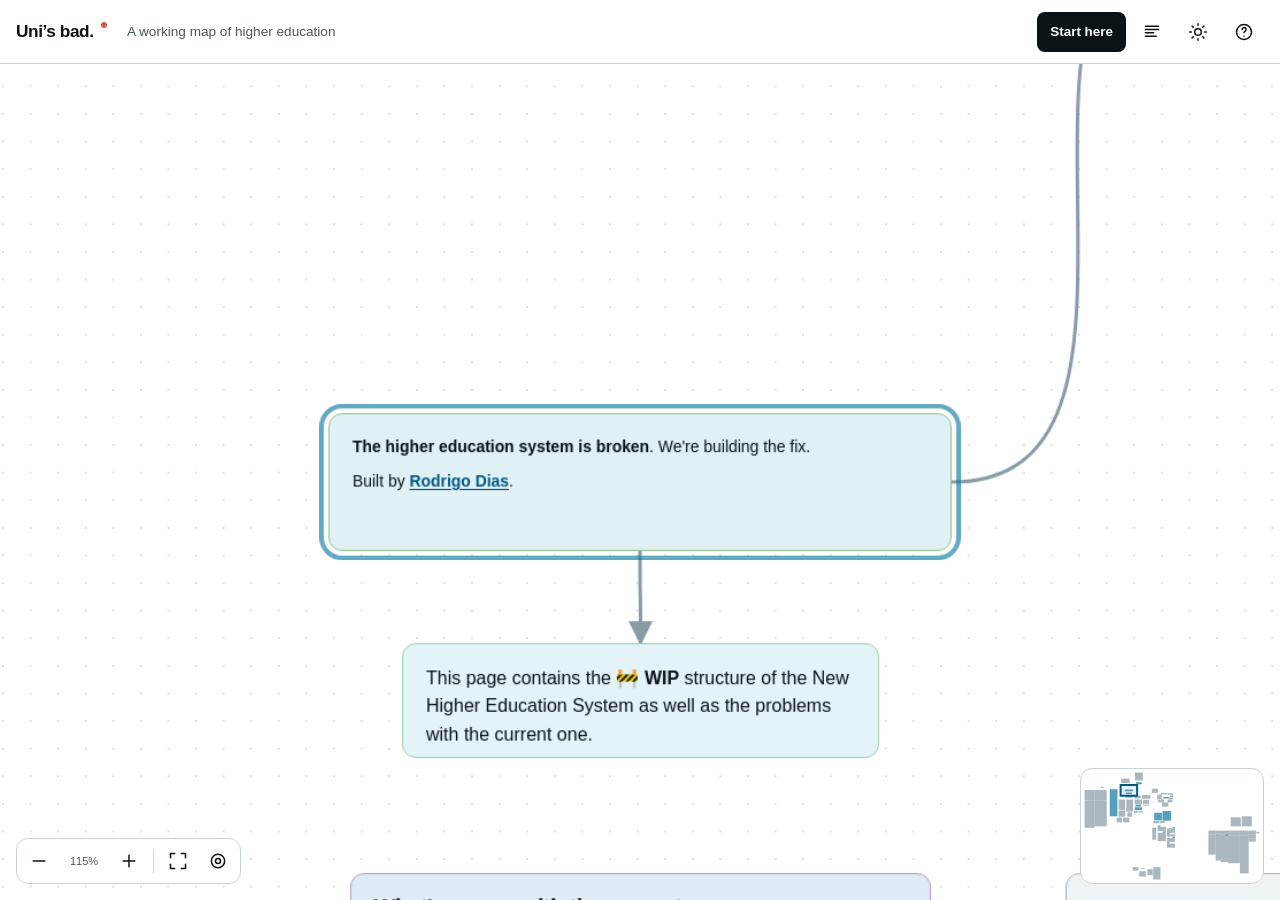
==== public/index.html @ b336715a "feat: preserve production Umami analytics" ====
<!doctype html>
<html lang="en">
  <head>
    <meta charset="utf-8">
    <meta name="viewport" content="width=device-width, initial-scale=1, viewport-fit=cover">
    <meta name="theme-color" content="#ffffff" media="(prefers-color-scheme: light)">
    <meta name="theme-color" content="#111111" media="(prefers-color-scheme: dark)">
    <meta name="description" content="A public, evolving map of what is broken in higher education—and what could replace it.">
    <title>Uni’s bad — a map of higher education</title>
    <link rel="icon" href="site-lib/media/favicon.svg" type="image/svg+xml">
    <link rel="stylesheet" href="site-lib/styles/main-styles.css">
    <script defer src="site-lib/scripts/webpage.js"></script>
    <script
      defer
      src="https://analytics.rgo.pt/script.js"
      data-website-id="01ab2edc-295f-49be-847c-c5d864a59106"
      data-domains="edu.rgo.pt"
    ></script>
  </head>
  <body>
    <a class="skip-link" href="#reader-list">Skip to the reading view</a>

    <main class="app" aria-busy="true">
      <header class="topbar">
        <a class="brand" href="./" aria-label="Uni’s bad, home">
          <span aria-hidden="true">Uni’s bad.</span>
        </a>

        <p class="topbar-context">A working map of higher education</p>

        <div class="topbar-actions">
          <button class="text-button" type="button" data-action="start">Start here</button>
          <button class="icon-button" type="button" data-action="reader" aria-label="Open reading view" title="Reading view">
            <svg aria-hidden="true" viewBox="0 0 24 24"><path d="M4 5h16M4 9h16M4 13h10M4 17h13"/></svg>
          </button>
          <button class="icon-button" type="button" data-action="theme" aria-label="Switch color theme" title="Switch color theme">
            <svg class="theme-icon-light" aria-hidden="true" viewBox="0 0 24 24"><circle cx="12" cy="12" r="4"/><path d="M12 2v2M12 20v2M4.93 4.93l1.42 1.42M17.66 17.66l1.41 1.41M2 12h2M20 12h2M4.93 19.07l1.42-1.42M17.66 6.34l1.41-1.41"/></svg>
            <svg class="theme-icon-dark" aria-hidden="true" viewBox="0 0 24 24"><path d="M20.2 15.2A8.4 8.4 0 0 1 8.8 3.8 8.4 8.4 0 1 0 20.2 15.2Z"/></svg>
          </button>
          <button class="icon-button" type="button" data-action="help" aria-label="Show navigation help" title="Navigation help">
            <svg aria-hidden="true" viewBox="0 0 24 24"><circle cx="12" cy="12" r="9"/><path d="M9.8 9a2.35 2.35 0 1 1 3.63 1.97c-.85.54-1.43 1.04-1.43 2.03M12 17h.01"/></svg>
          </button>
        </div>
      </header>

      <section class="canvas-shell" aria-label="Interactive idea map">
        <div id="canvas-viewport" class="canvas-viewport" tabindex="0" role="application" aria-label="Interactive canvas. Drag to pan, use Control or Command and scroll to zoom, or use the controls.">
          <div id="canvas-world" class="canvas-world">
            <svg id="canvas-edges" class="canvas-edges" aria-hidden="true"></svg>
            <div id="canvas-nodes" class="canvas-nodes"></div>
          </div>

          <div class="loading-state" role="status">
            <span class="loading-mark" aria-hidden="true"></span>
            <span>Opening the map…</span>
          </div>

          <div class="canvas-hint" aria-hidden="true">
            <span>Drag to move</span>
            <span>Scroll to pan</span>
            <span><kbd>⌘</kbd> / <kbd>Ctrl</kbd> + scroll to zoom</span>
          </div>

          <nav class="canvas-controls" aria-label="Canvas controls">
            <button type="button" data-action="zoom-out" aria-label="Zoom out" title="Zoom out">
              <svg aria-hidden="true" viewBox="0 0 24 24"><path d="M5 12h14"/></svg>
            </button>
            <output id="zoom-level" aria-label="Current zoom">100%</output>
            <button type="button" data-action="zoom-in" aria-label="Zoom in" title="Zoom in">
              <svg aria-hidden="true" viewBox="0 0 24 24"><path d="M12 5v14M5 12h14"/></svg>
            </button>
            <span class="control-divider" aria-hidden="true"></span>
            <button type="button" data-action="fit" aria-label="Fit entire map" title="Fit entire map">
              <svg aria-hidden="true" viewBox="0 0 24 24"><path d="M8 3H3v5M16 3h5v5M21 16v5h-5M3 16v5h5"/></svg>
            </button>
            <button type="button" data-action="locate" aria-label="Return to start" title="Return to start">
              <svg aria-hidden="true" viewBox="0 0 24 24"><circle cx="12" cy="12" r="3"/><circle cx="12" cy="12" r="8"/></svg>
            </button>
          </nav>

          <button id="minimap" class="minimap" type="button" aria-label="Map overview. Click to move around the canvas.">
            <svg id="minimap-svg" aria-hidden="true"></svg>
          </button>
        </div>
      </section>
    </main>

    <dialog id="reader-dialog" class="panel-dialog">
      <div class="panel-shell">
        <header class="panel-header">
          <div>
            <h1>Read the map</h1>
            <p>Every idea in spatial order. Pick one to return to its place.</p>
          </div>
          <button class="icon-button" type="button" data-close aria-label="Close reading view">
            <svg aria-hidden="true" viewBox="0 0 24 24"><path d="m6 6 12 12M18 6 6 18"/></svg>
          </button>
        </header>
        <label class="reader-search">
          <svg aria-hidden="true" viewBox="0 0 24 24"><circle cx="11" cy="11" r="7"/><path d="m20 20-4-4"/></svg>
          <span class="sr-only">Search the canvas</span>
          <input id="reader-search" type="search" placeholder="Search ideas and sources…" autocomplete="off">
        </label>
        <p id="reader-count" class="reader-count" aria-live="polite"></p>
        <ol id="reader-list" class="reader-list" tabindex="-1"></ol>
      </div>
    </dialog>

    <dialog id="help-dialog" class="compact-dialog">
      <form method="dialog">
        <header>
          <h1>Move around the map</h1>
          <button class="icon-button" value="close" aria-label="Close navigation help">
            <svg aria-hidden="true" viewBox="0 0 24 24"><path d="m6 6 12 12M18 6 6 18"/></svg>
          </button>
        </header>
        <dl class="shortcut-list">
          <div><dt>Pan</dt><dd>Drag, scroll, or use arrow keys</dd></div>
          <div><dt>Zoom</dt><dd>Pinch or <kbd>⌘</kbd>/<kbd>Ctrl</kbd> + scroll</dd></div>
          <div><dt>Open an idea</dt><dd>Double-click a node</dd></div>
          <div><dt>Overview</dt><dd>Press <kbd>0</kbd></dd></div>
          <div><dt>Return to start</dt><dd>Press <kbd>Home</kbd></dd></div>
        </dl>
        <p class="help-note">External media is never required to understand the map. Every source keeps a direct-link fallback.</p>
      </form>
    </dialog>

    <div id="live-status" class="sr-only" aria-live="polite"></div>
    <noscript>
      <div class="noscript-message">This map needs JavaScript for panning and zooming. You can still <a href="content/main.canvas">download the open JSON Canvas source</a>.</div>
    </noscript>
  </body>
</html>
---- public/site-lib/styles/main-styles.css ----
:root {
  color-scheme: light;
  --bg: oklch(1 0 0);
  --surface: oklch(0.972 0.005 230);
  --surface-strong: oklch(0.94 0.008 230);
  --ink: oklch(0.18 0.015 230);
  --ink-soft: oklch(0.44 0.018 230);
  --line: oklch(0.86 0.01 230);
  --line-strong: oklch(0.68 0.025 230);
  --primary: oklch(0.55 0.105 230);
  --primary-strong: oklch(0.43 0.115 230);
  --accent: oklch(0.62 0.16 25);
  --focus: oklch(0.66 0.15 230);
  --scrim: oklch(0.12 0.01 230 / 0.42);
  --canvas-dot: oklch(0.72 0.012 230 / 0.35);
  --topbar-height: 64px;
  --radius-s: 8px;
  --radius-m: 12px;
  --ease-out: cubic-bezier(0.22, 1, 0.36, 1);
  font-family: ui-sans-serif, -apple-system, BlinkMacSystemFont, "Segoe UI", sans-serif;
  font-synthesis: none;
  text-rendering: optimizeLegibility;
}

:root[data-theme="dark"] {
  color-scheme: dark;
  --bg: oklch(0.12 0 0);
  --surface: oklch(0.17 0.007 230);
  --surface-strong: oklch(0.22 0.01 230);
  --ink: oklch(0.94 0.006 230);
  --ink-soft: oklch(0.72 0.015 230);
  --line: oklch(0.3 0.012 230);
  --line-strong: oklch(0.46 0.025 230);
  --primary: oklch(0.68 0.11 230);
  --primary-strong: oklch(0.78 0.095 230);
  --accent: oklch(0.72 0.15 25);
  --focus: oklch(0.76 0.13 230);
  --scrim: oklch(0.04 0 0 / 0.7);
  --canvas-dot: oklch(0.44 0.012 230 / 0.28);
}

* {
  box-sizing: border-box;
}

html,
body {
  width: 100%;
  height: 100%;
  margin: 0;
  overflow: hidden;
  background: var(--bg);
  color: var(--ink);
}

body,
button,
input {
  font: inherit;
}

button,
a,
input {
  -webkit-tap-highlight-color: transparent;
}

button {
  color: inherit;
}

button:focus-visible,
a:focus-visible,
input:focus-visible,
[tabindex]:focus-visible {
  outline: 3px solid var(--focus);
  outline-offset: 2px;
}

svg {
  display: block;
}

.sr-only {
  position: absolute !important;
  width: 1px !important;
  height: 1px !important;
  padding: 0 !important;
  margin: -1px !important;
  overflow: hidden !important;
  clip: rect(0, 0, 0, 0) !important;
  white-space: nowrap !important;
  border: 0 !important;
}

.skip-link {
  position: fixed;
  z-index: 50;
  inset: 12px auto auto 12px;
  translate: 0 -160%;
  padding: 10px 14px;
  border-radius: var(--radius-s);
  background: var(--ink);
  color: var(--bg);
  font-weight: 700;
  text-decoration: none;
  transition: translate 160ms var(--ease-out);
}

.skip-link:focus {
  translate: 0;
}

.app {
  display: grid;
  grid-template-rows: var(--topbar-height) minmax(0, 1fr);
  width: 100%;
  height: 100%;
  background: var(--bg);
}

.topbar {
  z-index: 10;
  display: grid;
  grid-template-columns: auto 1fr auto;
  align-items: center;
  gap: 20px;
  min-width: 0;
  padding: env(safe-area-inset-top) max(16px, env(safe-area-inset-right)) 0 max(16px, env(safe-area-inset-left));
  border-bottom: 1px solid var(--line);
  background: var(--bg);
}

.brand {
  color: var(--ink);
  font-size: 1.08rem;
  font-weight: 790;
  letter-spacing: -0.025em;
  text-decoration: none;
}

.brand::after {
  display: inline-block;
  width: 6px;
  height: 6px;
  margin: 0 0 9px 3px;
  border-radius: 50%;
  background: var(--accent);
  content: "";
}

.topbar-context {
  min-width: 0;
  margin: 0;
  overflow: hidden;
  color: var(--ink-soft);
  font-size: 0.85rem;
  text-overflow: ellipsis;
  white-space: nowrap;
}

.topbar-actions {
  display: flex;
  align-items: center;
  gap: 6px;
}

.icon-button,
.text-button,
.canvas-controls button {
  display: inline-grid;
  place-items: center;
  min-width: 40px;
  min-height: 40px;
  border: 0;
  border-radius: var(--radius-s);
  background: transparent;
  cursor: pointer;
  transition: background-color 120ms ease, color 120ms ease, transform 120ms var(--ease-out);
}

.icon-button:hover,
.text-button:hover,
.canvas-controls button:hover {
  background: var(--surface-strong);
}

.icon-button:active,
.text-button:active,
.canvas-controls button:active {
  transform: scale(0.96);
}

.icon-button svg,
.canvas-controls button svg,
.reader-search svg {
  width: 20px;
  height: 20px;
  fill: none;
  stroke: currentColor;
  stroke-linecap: round;
  stroke-linejoin: round;
  stroke-width: 1.8;
}

.text-button {
  display: inline-flex;
  min-width: 0;
  padding: 0 13px;
  background: var(--ink);
  color: var(--bg);
  font-size: 0.84rem;
  font-weight: 720;
}

.text-button:hover {
  background: var(--primary-strong);
}

.theme-icon-dark,
:root[data-theme="dark"] .theme-icon-light {
  display: none;
}

:root[data-theme="dark"] .theme-icon-dark {
  display: block;
}

.canvas-shell,
.canvas-viewport {
  min-width: 0;
  min-height: 0;
  width: 100%;
  height: 100%;
}

.canvas-viewport {
  position: relative;
  overflow: hidden;
  touch-action: none;
  cursor: grab;
  background-color: var(--bg);
  background-image: radial-gradient(circle, var(--canvas-dot) 1px, transparent 1px);
  background-position: 0 0;
  background-size: 24px 24px;
  overscroll-behavior: none;
}

.canvas-viewport.is-panning {
  cursor: grabbing;
  user-select: none;
}

.canvas-world {
  position: absolute;
  top: 0;
  left: 0;
  width: 1px;
  height: 1px;
  transform-origin: 0 0;
  will-change: transform;
}

.canvas-edges,
.canvas-nodes {
  position: absolute;
  inset: 0;
  overflow: visible;
}

.canvas-edges {
  pointer-events: none;
}

.canvas-edge {
  fill: none;
  stroke: var(--edge-color, var(--line-strong));
  stroke-linecap: round;
  stroke-width: 3;
  vector-effect: non-scaling-stroke;
}

.canvas-edge-label {
  fill: var(--ink-soft);
  font-size: 13px;
  font-weight: 650;
  paint-order: stroke;
  stroke: var(--bg);
  stroke-width: 5px;
  stroke-linejoin: round;
}

.canvas-node {
  --node-accent: var(--line-strong);
  position: absolute;
  display: flex;
  min-width: 0;
  min-height: 0;
  overflow: hidden;
  border: 1px solid color-mix(in oklch, var(--node-accent) 54%, var(--line));
  border-radius: var(--radius-m);
  background: color-mix(in oklch, var(--node-accent) 4%, var(--surface));
  color: var(--ink);
  cursor: default;
  contain: layout paint style;
  transition: border-color 140ms ease, background-color 140ms ease, outline-color 140ms ease;
}

.canvas-node:hover {
  border-color: color-mix(in oklch, var(--node-accent) 76%, var(--line-strong));
}

.canvas-node.is-selected {
  outline: 4px solid color-mix(in oklch, var(--primary) 65%, transparent);
  outline-offset: 4px;
}

.canvas-node[data-color]:not([data-color=""]) {
  background: color-mix(in oklch, var(--node-accent) 10%, var(--surface));
}

.node-body {
  width: 100%;
  height: 100%;
  padding: 18px 20px;
  overflow: auto;
  scrollbar-width: thin;
  scrollbar-color: var(--line-strong) transparent;
  transition: opacity 100ms ease;
}

.canvas-world.is-overview .node-body,
.canvas-world.is-overview .link-node-inner {
  opacity: 0;
  pointer-events: none;
}

.canvas-world.is-overview .canvas-node {
  border-width: 2px;
  background: color-mix(in oklch, var(--node-accent) 28%, var(--surface));
}

.markdown {
  font-size: 16px;
  line-height: 1.52;
  overflow-wrap: anywhere;
}

.canvas-node.is-selected .markdown {
  font-size: clamp(12px, calc(16px * var(--inverse-scale, 1)), 36px);
}

.markdown > :first-child {
  margin-top: 0;
}

.markdown > :last-child {
  margin-bottom: 0;
}

.markdown h1,
.markdown h2,
.markdown h3,
.markdown h4 {
  margin: 1em 0 0.46em;
  color: var(--ink);
  font-weight: 780;
  letter-spacing: -0.028em;
  line-height: 1.14;
  text-wrap: balance;
}

.markdown h1 { font-size: 1.85em; }
.markdown h2 { font-size: 1.52em; }
.markdown h3 { font-size: 1.24em; }
.markdown h4 { font-size: 1.08em; }

.markdown p {
  margin: 0.62em 0;
  text-wrap: pretty;
}

.markdown ul,
.markdown ol {
  margin: 0.58em 0;
  padding-left: 1.4em;
}

.markdown li + li {
  margin-top: 0.28em;
}

.markdown blockquote {
  margin: 0.8em 0;
  padding: 0.72em 0.85em;
  border: 1px solid color-mix(in oklch, var(--primary) 30%, var(--line));
  border-radius: var(--radius-s);
  background: color-mix(in oklch, var(--primary) 7%, var(--surface));
  color: var(--ink-soft);
}

.markdown .callout-title {
  display: block;
  margin-bottom: 0.4em;
  color: var(--primary-strong);
  font-weight: 760;
}

.markdown mark {
  padding: 0.04em 0.12em;
  border-radius: 3px;
  background: color-mix(in oklch, var(--accent) 20%, transparent);
  color: inherit;
}

.markdown a {
  color: var(--primary-strong);
  font-weight: 650;
  text-decoration-thickness: 1px;
  text-underline-offset: 0.16em;
}

.markdown a:hover {
  text-decoration-thickness: 2px;
}

.markdown code {
  padding: 0.1em 0.28em;
  border-radius: 4px;
  background: var(--surface-strong);
  font-family: ui-monospace, "SFMono-Regular", Consolas, monospace;
  font-size: 0.88em;
}

.link-node {
  padding: 0;
  background: var(--surface);
}

.link-node-inner {
  position: relative;
  display: flex;
  flex-direction: column;
  width: 100%;
  height: 100%;
  transition: opacity 100ms ease;
}

.link-media {
  position: relative;
  flex: 1 1 auto;
  min-height: 0;
  overflow: hidden;
  background: var(--surface-strong);
}

.link-media img,
.link-media iframe {
  width: 100%;
  height: 100%;
  border: 0;
  object-fit: cover;
}

.link-media iframe {
  position: absolute;
  inset: 0;
  background: var(--surface);
}

.link-placeholder {
  display: grid;
  place-items: center;
  width: 100%;
  height: 100%;
  min-height: 88px;
  padding: 18px;
  color: var(--ink-soft);
  text-align: center;
}

button.link-placeholder {
  border: 0;
  color: var(--ink-soft);
  cursor: pointer;
  font: inherit;
}

.media-trigger {
  position: absolute;
  z-index: 1;
  inset: 0;
  background: color-mix(in oklch, var(--surface) 72%, transparent);
  transition: background-color 140ms ease;
}

.media-trigger:hover {
  background: color-mix(in oklch, var(--surface) 88%, transparent);
  color: var(--primary-strong);
}

.link-placeholder svg {
  width: 32px;
  height: 32px;
  margin-bottom: 10px;
  fill: none;
  stroke: currentColor;
  stroke-linecap: round;
  stroke-linejoin: round;
  stroke-width: 1.5;
}

.link-info {
  display: grid;
  grid-template-columns: minmax(0, 1fr) auto;
  gap: 12px;
  align-items: center;
  flex: 0 0 auto;
  padding: 14px 16px;
  border-top: 1px solid var(--line);
  background: var(--surface);
}

.link-copy {
  min-width: 0;
}

.link-domain,
.link-title {
  display: block;
  overflow: hidden;
  text-overflow: ellipsis;
  white-space: nowrap;
}

.link-domain {
  margin-bottom: 3px;
  color: var(--ink-soft);
  font-size: 12px;
}

.link-title {
  color: var(--ink);
  font-size: 14px;
  font-weight: 720;
}

.link-actions {
  display: flex;
  align-items: center;
  gap: 5px;
}

.link-action {
  display: inline-grid;
  place-items: center;
  min-width: 36px;
  min-height: 36px;
  padding: 0 10px;
  border: 1px solid var(--line);
  border-radius: var(--radius-s);
  background: transparent;
  color: var(--ink);
  cursor: pointer;
  font-size: 12px;
  font-weight: 700;
  text-decoration: none;
}

.link-action:hover {
  border-color: var(--line-strong);
  background: var(--surface-strong);
}

.link-action svg {
  width: 17px;
  height: 17px;
  fill: none;
  stroke: currentColor;
  stroke-linecap: round;
  stroke-linejoin: round;
  stroke-width: 1.8;
}

.embed-notice {
  position: absolute;
  inset: auto 10px 10px;
  z-index: 1;
  display: flex;
  align-items: center;
  justify-content: space-between;
  gap: 10px;
  padding: 8px 10px;
  border-radius: var(--radius-s);
  background: oklch(0.12 0 0 / 0.88);
  color: oklch(0.97 0 0);
  font-size: 11px;
}

.loading-state {
  position: absolute;
  inset: 0;
  display: flex;
  align-items: center;
  justify-content: center;
  gap: 12px;
  background: var(--bg);
  color: var(--ink-soft);
  font-size: 0.9rem;
  transition: opacity 240ms ease;
}

.app:not([aria-busy="true"]) .loading-state {
  opacity: 0;
  pointer-events: none;
}

.loading-mark {
  width: 10px;
  height: 10px;
  border-radius: 50%;
  background: var(--primary);
  animation: loading-pulse 900ms ease-in-out infinite alternate;
}

@keyframes loading-pulse {
  to { transform: scale(1.65); opacity: 0.45; }
}

.canvas-hint {
  position: absolute;
  bottom: 18px;
  left: 50%;
  display: flex;
  gap: 16px;
  translate: -50% 0;
  color: var(--ink-soft);
  font-size: 11px;
  white-space: nowrap;
  transition: opacity 260ms ease 4s;
}

.canvas-viewport.has-interacted .canvas-hint {
  opacity: 0;
}

kbd {
  display: inline-block;
  min-width: 1.5em;
  padding: 0.08em 0.35em;
  border: 1px solid var(--line);
  border-radius: 4px;
  background: var(--surface);
  color: var(--ink-soft);
  font-family: inherit;
  font-size: 0.92em;
  text-align: center;
}

.canvas-controls {
  position: absolute;
  bottom: max(16px, env(safe-area-inset-bottom));
  left: max(16px, env(safe-area-inset-left));
  display: flex;
  align-items: center;
  gap: 2px;
  min-height: 44px;
  padding: 3px;
  border: 1px solid var(--line);
  border-radius: var(--radius-m);
  background: var(--bg);
}

.canvas-controls button {
  min-width: 38px;
  min-height: 38px;
}

#zoom-level {
  width: 48px;
  color: var(--ink-soft);
  font-size: 11px;
  font-variant-numeric: tabular-nums;
  text-align: center;
}

.control-divider {
  width: 1px;
  height: 24px;
  margin: 0 3px;
  background: var(--line);
}

.minimap {
  position: absolute;
  right: max(16px, env(safe-area-inset-right));
  bottom: max(16px, env(safe-area-inset-bottom));
  width: 184px;
  height: 116px;
  overflow: hidden;
  padding: 0;
  border: 1px solid var(--line);
  border-radius: var(--radius-m);
  background: var(--bg);
  cursor: crosshair;
}

.minimap:hover {
  border-color: var(--line-strong);
}

.minimap svg {
  width: 100%;
  height: 100%;
}

.minimap-node {
  fill: var(--line-strong);
  opacity: 0.72;
}

.minimap-node.is-accented {
  fill: var(--primary);
}

.minimap-viewport {
  fill: color-mix(in oklch, var(--primary) 10%, transparent);
  stroke: var(--primary-strong);
  stroke-width: 2;
  vector-effect: non-scaling-stroke;
}

dialog {
  color: var(--ink);
}

dialog::backdrop {
  background: var(--scrim);
  backdrop-filter: blur(2px);
}

.panel-dialog {
  width: min(560px, 100%);
  max-width: none;
  height: 100%;
  max-height: none;
  margin: 0 0 0 auto;
  padding: 0;
  border: 0;
  border-left: 1px solid var(--line);
  background: var(--bg);
}

.panel-dialog[open] {
  animation: panel-in 260ms var(--ease-out);
}

@keyframes panel-in {
  from { translate: 28px 0; opacity: 0; }
}

.panel-shell {
  display: grid;
  grid-template-rows: auto auto auto minmax(0, 1fr);
  height: 100%;
}

.panel-header {
  display: flex;
  align-items: flex-start;
  justify-content: space-between;
  gap: 20px;
  padding: 28px 28px 20px;
}

.panel-header h1,
.compact-dialog h1 {
  margin: 0;
  font-size: 1.5rem;
  letter-spacing: -0.03em;
  line-height: 1.15;
}

.panel-header p {
  max-width: 42ch;
  margin: 7px 0 0;
  color: var(--ink-soft);
  font-size: 0.9rem;
  line-height: 1.45;
}

.reader-search {
  position: relative;
  display: block;
  margin: 0 28px;
}

.reader-search svg {
  position: absolute;
  top: 50%;
  left: 13px;
  width: 18px;
  height: 18px;
  translate: 0 -50%;
  color: var(--ink-soft);
  pointer-events: none;
}

.reader-search input {
  width: 100%;
  height: 44px;
  padding: 0 14px 0 40px;
  border: 1px solid var(--line);
  border-radius: var(--radius-s);
  background: var(--surface);
  color: var(--ink);
  outline: 0;
}

.reader-search input::placeholder {
  color: var(--ink-soft);
  opacity: 1;
}

.reader-search input:focus {
  border-color: var(--primary);
}

.reader-count {
  margin: 14px 28px 8px;
  color: var(--ink-soft);
  font-size: 0.78rem;
}

.reader-list {
  margin: 0;
  padding: 0 28px 40px;
  overflow: auto;
  list-style: none;
}

.reader-item {
  border-top: 1px solid var(--line);
}

.reader-item:last-child {
  border-bottom: 1px solid var(--line);
}

.reader-item details {
  padding: 0;
}

.reader-item summary {
  padding: 17px 2px;
  cursor: pointer;
  list-style: none;
}

.reader-item summary::-webkit-details-marker {
  display: none;
}

.reader-item summary:hover .reader-title {
  color: var(--primary-strong);
}

.reader-full {
  padding: 4px 2px 20px;
  font-size: 0.92rem;
}

.reader-item .reader-map-action {
  display: block;
  width: auto;
  margin-top: 16px;
  padding: 9px 12px;
  border: 1px solid var(--line);
  border-radius: var(--radius-s);
  background: var(--surface);
  color: var(--ink);
  cursor: pointer;
  font-size: 0.78rem;
  font-weight: 720;
}

.reader-item .reader-map-action:hover {
  border-color: var(--line-strong);
  background: var(--surface-strong);
}

.reader-title,
.reader-excerpt,
.reader-meta {
  display: block;
}

.reader-title {
  margin-bottom: 5px;
  font-weight: 740;
  line-height: 1.3;
  text-wrap: pretty;
}

.reader-excerpt {
  display: -webkit-box;
  overflow: hidden;
  color: var(--ink-soft);
  font-size: 0.86rem;
  line-height: 1.48;
  -webkit-box-orient: vertical;
  -webkit-line-clamp: 2;
}

.reader-meta {
  margin-top: 8px;
  color: var(--primary-strong);
  font-size: 0.72rem;
  font-weight: 700;
}

.reader-empty {
  padding: 36px 0;
  color: var(--ink-soft);
  text-align: center;
}

.compact-dialog {
  width: min(440px, calc(100% - 32px));
  padding: 0;
  border: 1px solid var(--line);
  border-radius: var(--radius-m);
  background: var(--bg);
}

.compact-dialog form {
  padding: 24px;
}

.compact-dialog header {
  display: flex;
  align-items: flex-start;
  justify-content: space-between;
  gap: 20px;
}

.shortcut-list {
  margin: 24px 0 0;
}

.shortcut-list div {
  display: grid;
  grid-template-columns: 112px 1fr;
  gap: 14px;
  padding: 12px 0;
  border-top: 1px solid var(--line);
}

.shortcut-list dt {
  font-weight: 720;
}

.shortcut-list dd {
  margin: 0;
  color: var(--ink-soft);
  line-height: 1.45;
}

.help-note {
  margin: 14px 0 0;
  padding: 13px;
  border-radius: var(--radius-s);
  background: var(--surface);
  color: var(--ink-soft);
  font-size: 0.82rem;
  line-height: 1.5;
}

.noscript-message {
  position: fixed;
  z-index: 100;
  inset: 0;
  display: grid;
  place-items: center;
  padding: 32px;
  background: var(--bg);
  text-align: center;
}

@media (max-width: 760px) {
  :root {
    --topbar-height: 58px;
  }

  .topbar {
    grid-template-columns: auto 1fr;
    gap: 10px;
    padding-inline: 12px;
  }

  .topbar-context,
  .topbar-actions .text-button,
  .topbar-actions [data-action="help"] {
    display: none;
  }

  .topbar-actions {
    justify-self: end;
  }

  .canvas-hint {
    bottom: 78px;
  }

  .canvas-hint span:not(:first-child) {
    display: none;
  }

  .canvas-controls {
    left: 10px;
    bottom: max(10px, env(safe-area-inset-bottom));
  }

  .canvas-controls [data-action="zoom-in"],
  .canvas-controls [data-action="zoom-out"],
  #zoom-level,
  .control-divider {
    display: none;
  }

  .minimap {
    right: 10px;
    bottom: max(10px, env(safe-area-inset-bottom));
    width: 132px;
    height: 84px;
  }

  .panel-dialog {
    width: 100%;
    border-left: 0;
  }

  .panel-header {
    padding: 20px 18px 16px;
  }

  .reader-search {
    margin-inline: 18px;
  }

  .reader-count {
    margin-inline: 18px;
  }

  .reader-list {
    padding-inline: 18px;
  }
}

@media (max-width: 360px) {
  .brand {
    font-size: 1rem;
  }

  .icon-button {
    min-width: 38px;
  }

  .minimap {
    width: 116px;
  }
}

@media (prefers-reduced-motion: reduce) {
  *,
  *::before,
  *::after {
    scroll-behavior: auto !important;
    animation-duration: 0.01ms !important;
    animation-iteration-count: 1 !important;
    transition-duration: 0.01ms !important;
    transition-delay: 0ms !important;
  }
}

@media print {
  html,
  body {
    height: auto;
    overflow: visible;
  }

  .app,
  dialog,
  .skip-link {
    display: none;
  }

  #reader-dialog {
    position: static;
    display: block;
    width: auto;
    height: auto;
    border: 0;
  }

  .panel-header .icon-button,
  .reader-search {
    display: none;
  }

  .reader-list {
    overflow: visible;
  }
}
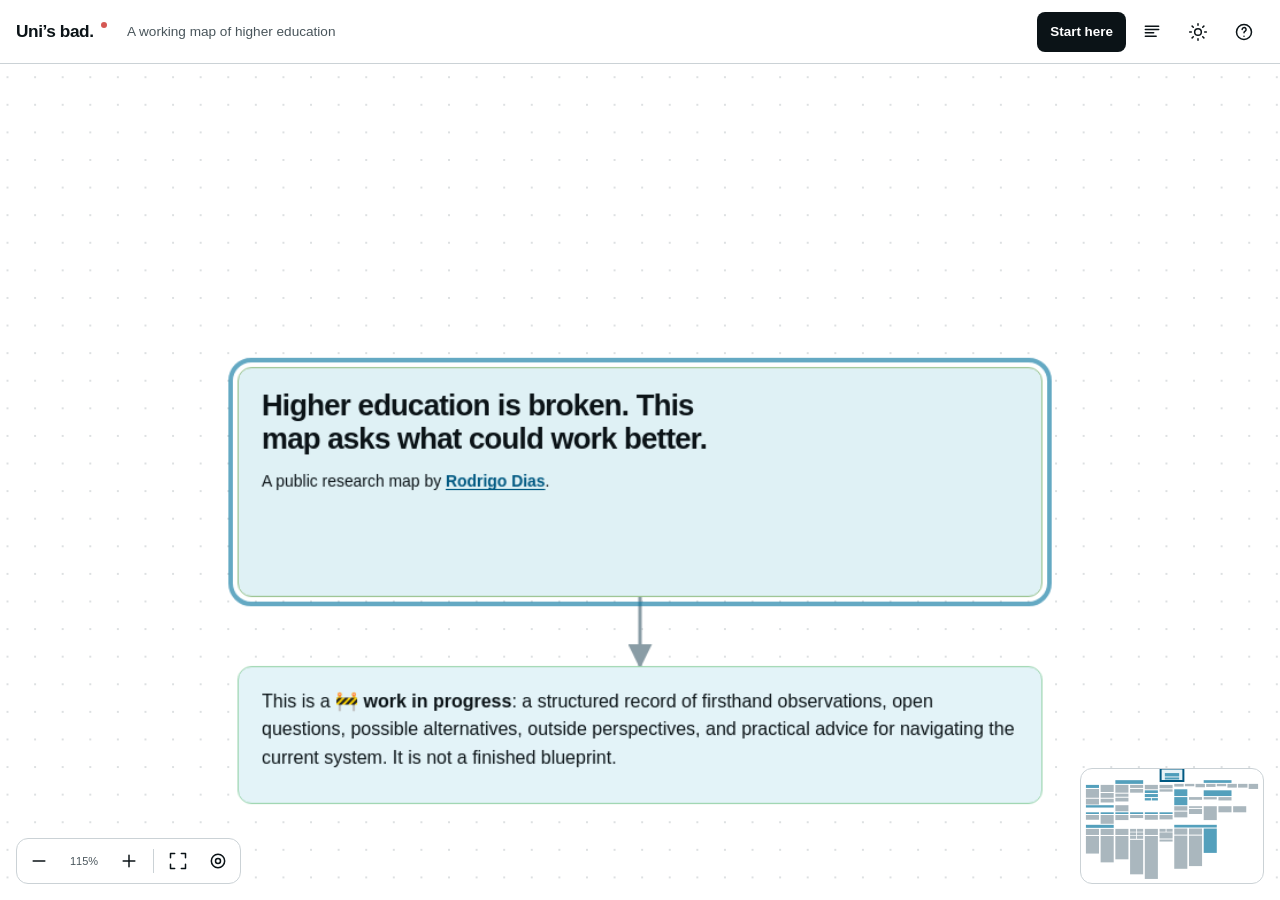
==== commit 777f9b21: "Reorganize higher education canvas" ====
--- a/public/index.html
+++ b/public/index.html
@@ -90,7 +90,7 @@
         <header class="panel-header">
           <div>
             <h1>Read the map</h1>
-            <p>Every idea in spatial order. Pick one to return to its place.</p>
+            <p>Every idea in thematic order. Pick one to return to its place.</p>
           </div>
           <button class="icon-button" type="button" data-close aria-label="Close reading view">
             <svg aria-hidden="true" viewBox="0 0 24 24"><path d="m6 6 12 12M18 6 6 18"/></svg>
--- a/public/site-lib/styles/main-styles.css
+++ b/public/site-lib/styles/main-styles.css
@@ -347,7 +347,11 @@
 }
 
 .canvas-node.is-selected .markdown {
-  font-size: clamp(12px, calc(16px * var(--inverse-scale, 1)), 36px);
+  font-size: clamp(12px, calc(16px * var(--inverse-scale, 1)), 26px);
+}
+
+.canvas-node.is-selected[data-node-id="5ca11a74e4c8118e"] .markdown {
+  font-size: clamp(12px, calc(16px * var(--inverse-scale, 1)), 20px);
 }
 
 .markdown > :first-child {
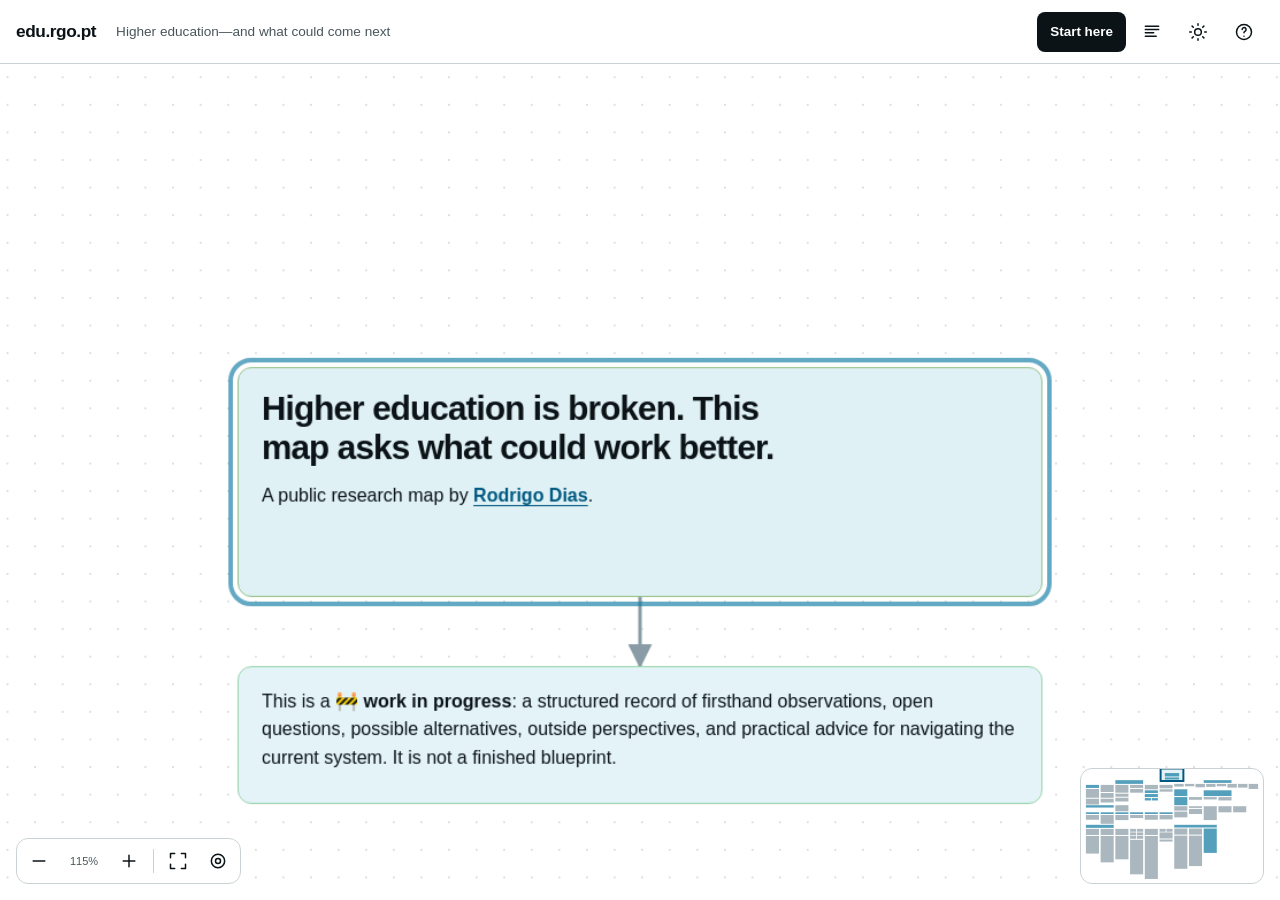
==== commit 9add1409: "refine site identity and canvas zoom" ====
--- a/public/index.html
+++ b/public/index.html
@@ -5,8 +5,8 @@
     <meta name="viewport" content="width=device-width, initial-scale=1, viewport-fit=cover">
     <meta name="theme-color" content="#ffffff" media="(prefers-color-scheme: light)">
     <meta name="theme-color" content="#111111" media="(prefers-color-scheme: dark)">
-    <meta name="description" content="A public, evolving map of what is broken in higher education—and what could replace it.">
-    <title>Uni’s bad — a map of higher education</title>
+    <meta name="description" content="An evolving research map on why higher education falls short, what universities actually do, and what better learning systems could look like.">
+    <title>edu.rgo.pt — A research map on higher education</title>
     <link rel="icon" href="site-lib/media/favicon.svg" type="image/svg+xml">
     <link rel="stylesheet" href="site-lib/styles/main-styles.css">
     <script defer src="site-lib/scripts/webpage.js"></script>
@@ -22,11 +22,11 @@
 
     <main class="app" aria-busy="true">
       <header class="topbar">
-        <a class="brand" href="./" aria-label="Uni’s bad, home">
-          <span aria-hidden="true">Uni’s bad.</span>
+        <a class="brand" href="./" aria-label="edu.rgo.pt, home">
+          <span aria-hidden="true">edu.rgo.pt</span>
         </a>
 
-        <p class="topbar-context">A working map of higher education</p>
+        <p class="topbar-context">Higher education—and what could come next</p>
 
         <div class="topbar-actions">
           <button class="text-button" type="button" data-action="start">Start here</button>
--- a/public/site-lib/styles/main-styles.css
+++ b/public/site-lib/styles/main-styles.css
@@ -139,16 +139,6 @@
   text-decoration: none;
 }
 
-.brand::after {
-  display: inline-block;
-  width: 6px;
-  height: 6px;
-  margin: 0 0 9px 3px;
-  border-radius: 50%;
-  background: var(--accent);
-  content: "";
-}
-
 .topbar-context {
   min-width: 0;
   margin: 0;
@@ -346,14 +336,6 @@
   overflow-wrap: anywhere;
 }
 
-.canvas-node.is-selected .markdown {
-  font-size: clamp(12px, calc(16px * var(--inverse-scale, 1)), 26px);
-}
-
-.canvas-node.is-selected[data-node-id="5ca11a74e4c8118e"] .markdown {
-  font-size: clamp(12px, calc(16px * var(--inverse-scale, 1)), 20px);
-}
-
 .markdown > :first-child {
   margin-top: 0;
 }
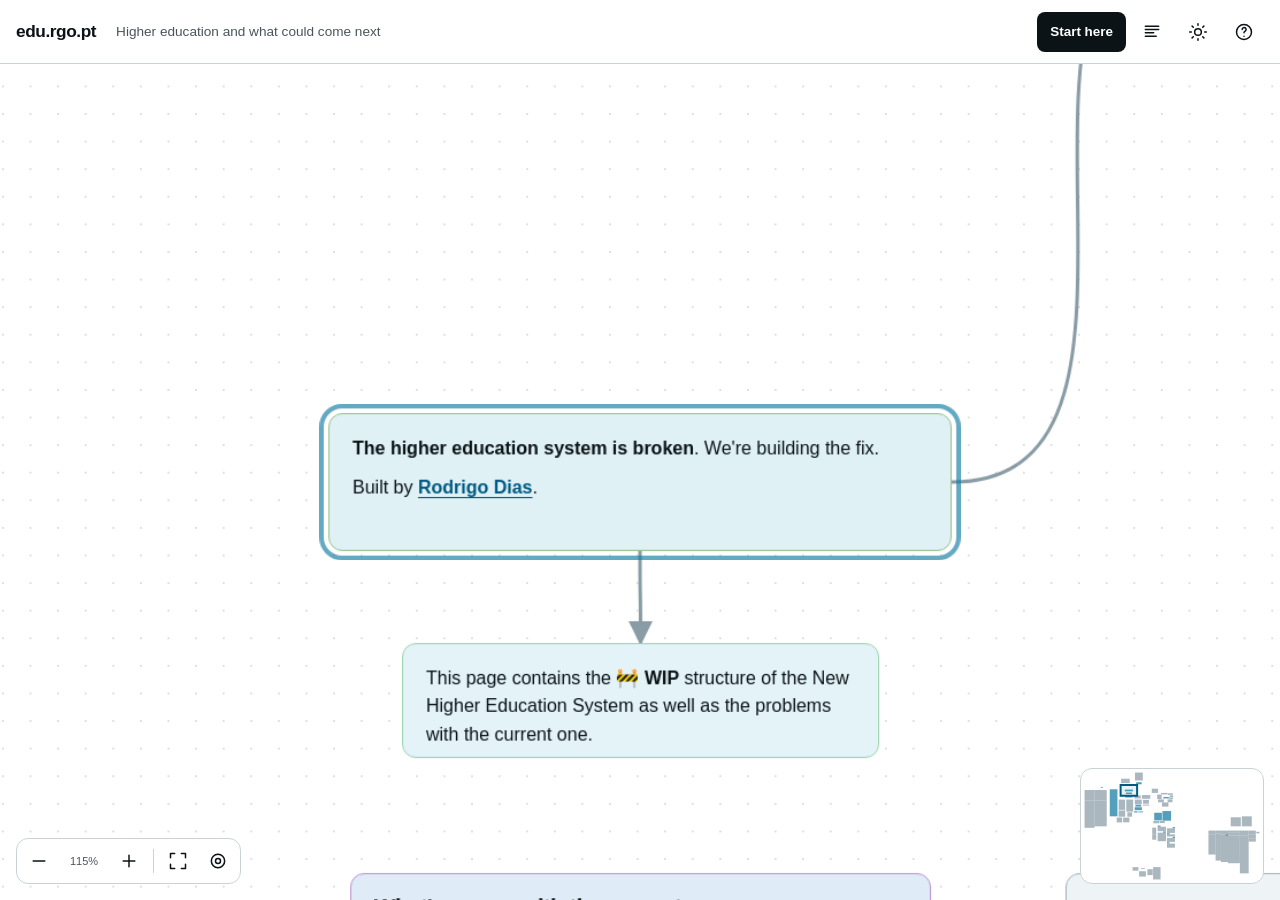
==== commit 113feec8: "Restore original raw education canvas" ====
--- a/public/index.html
+++ b/public/index.html
@@ -6,7 +6,7 @@
     <meta name="theme-color" content="#ffffff" media="(prefers-color-scheme: light)">
     <meta name="theme-color" content="#111111" media="(prefers-color-scheme: dark)">
     <meta name="description" content="An evolving research map on why higher education falls short, what universities actually do, and what better learning systems could look like.">
-    <title>edu.rgo.pt — A research map on higher education</title>
+    <title>edu.rgo.pt: A research map on higher education</title>
     <link rel="icon" href="site-lib/media/favicon.svg" type="image/svg+xml">
     <link rel="stylesheet" href="site-lib/styles/main-styles.css">
     <script defer src="site-lib/scripts/webpage.js"></script>
@@ -26,7 +26,7 @@
           <span aria-hidden="true">edu.rgo.pt</span>
         </a>
 
-        <p class="topbar-context">Higher education—and what could come next</p>
+        <p class="topbar-context">Higher education and what could come next</p>
 
         <div class="topbar-actions">
           <button class="text-button" type="button" data-action="start">Start here</button>
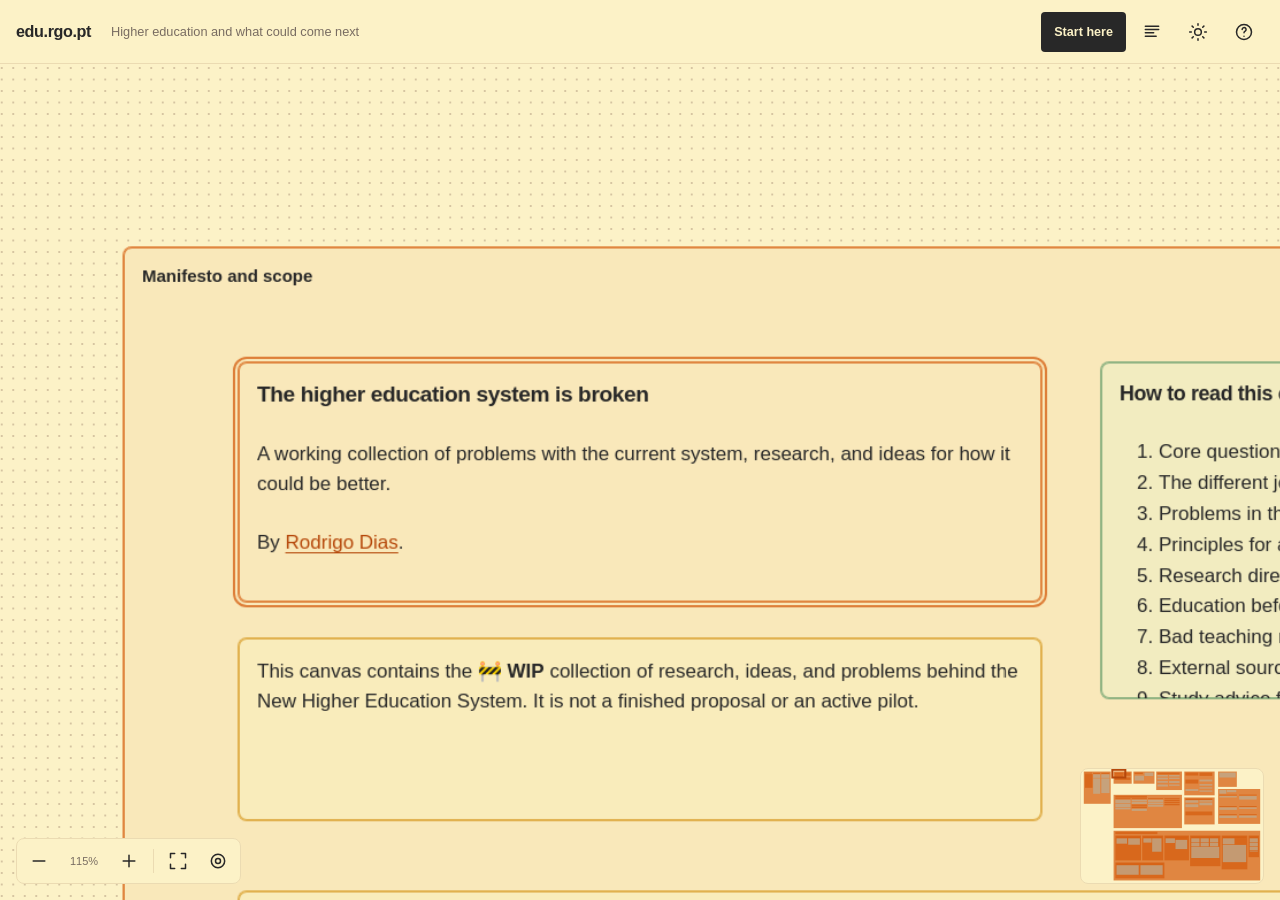
==== commit 01e74680: "feat: restore Obsidian Gruvbox theme" ====
--- a/public/index.html
+++ b/public/index.html
@@ -3,8 +3,8 @@
   <head>
     <meta charset="utf-8">
     <meta name="viewport" content="width=device-width, initial-scale=1, viewport-fit=cover">
-    <meta name="theme-color" content="#ffffff" media="(prefers-color-scheme: light)">
-    <meta name="theme-color" content="#111111" media="(prefers-color-scheme: dark)">
+    <meta name="theme-color" content="#fcf2c7" media="(prefers-color-scheme: light)">
+    <meta name="theme-color" content="#282828" media="(prefers-color-scheme: dark)">
     <meta name="description" content="An evolving research map on why higher education falls short, what universities actually do, and what better learning systems could look like.">
     <title>edu.rgo.pt: A research map on higher education</title>
     <link rel="icon" href="site-lib/media/favicon.svg" type="image/svg+xml">
--- a/public/site-lib/styles/main-styles.css
+++ b/public/site-lib/styles/main-styles.css
@@ -1,42 +1,61 @@
+@font-face {
+  font-family: "Bricolage Grotesque";
+  font-style: normal;
+  font-weight: 200 800;
+  font-display: swap;
+  src: url("https://fonts.gstatic.com/s/bricolagegrotesque/v9/3y9H6as8bTXq_nANBjzKo3IeZx8z6up5BeSl5jBNz_19PpbpMXuECpwUxJBOm_OJWiawA1XphjhQYg.woff2") format("woff2");
+}
+
 :root {
   color-scheme: light;
-  --bg: oklch(1 0 0);
-  --surface: oklch(0.972 0.005 230);
-  --surface-strong: oklch(0.94 0.008 230);
-  --ink: oklch(0.18 0.015 230);
-  --ink-soft: oklch(0.44 0.018 230);
-  --line: oklch(0.86 0.01 230);
-  --line-strong: oklch(0.68 0.025 230);
-  --primary: oklch(0.55 0.105 230);
-  --primary-strong: oklch(0.43 0.115 230);
-  --accent: oklch(0.62 0.16 25);
-  --focus: oklch(0.66 0.15 230);
-  --scrim: oklch(0.12 0.01 230 / 0.42);
-  --canvas-dot: oklch(0.72 0.012 230 / 0.35);
+  --bg: #fcf2c7;
+  --surface: #fcf2c7;
+  --surface-strong: #f2e6bd;
+  --surface-active: #ebd9b3;
+  --ink: #282828;
+  --ink-soft: #786c61;
+  --ink-faint: #a89a85;
+  --line: #ebdbb2;
+  --line-strong: #bdae93;
+  --primary: #d65d0e;
+  --primary-strong: #b6480b;
+  --accent: #d79921;
+  --focus: #d65d0e;
+  --scrim: rgb(40 40 40 / 0.42);
+  --canvas-dot: #d5c4a1;
+  --callout-default: 43 111 114;
+  --callout-warning: 182 72 11;
+  --callout-quote: 105 105 105;
   --topbar-height: 64px;
-  --radius-s: 8px;
-  --radius-m: 12px;
+  --radius-s: 4px;
+  --radius-m: 8px;
   --ease-out: cubic-bezier(0.22, 1, 0.36, 1);
-  font-family: ui-sans-serif, -apple-system, BlinkMacSystemFont, "Segoe UI", sans-serif;
+  font-family: "Bricolage Grotesque", Inter, ui-sans-serif, -apple-system, BlinkMacSystemFont, "Segoe UI", sans-serif;
+  font-size: 15px;
   font-synthesis: none;
   text-rendering: optimizeLegibility;
 }
 
 :root[data-theme="dark"] {
   color-scheme: dark;
-  --bg: oklch(0.12 0 0);
-  --surface: oklch(0.17 0.007 230);
-  --surface-strong: oklch(0.22 0.01 230);
-  --ink: oklch(0.94 0.006 230);
-  --ink-soft: oklch(0.72 0.015 230);
-  --line: oklch(0.3 0.012 230);
-  --line-strong: oklch(0.46 0.025 230);
-  --primary: oklch(0.68 0.11 230);
-  --primary-strong: oklch(0.78 0.095 230);
-  --accent: oklch(0.72 0.15 25);
-  --focus: oklch(0.76 0.13 230);
-  --scrim: oklch(0.04 0 0 / 0.7);
-  --canvas-dot: oklch(0.44 0.012 230 / 0.28);
+  --bg: #282828;
+  --surface: #282828;
+  --surface-strong: #1e2021;
+  --surface-active: #3e393780;
+  --ink: #fbf1c7;
+  --ink-soft: #bdae93;
+  --ink-faint: #7c6f64;
+  --line: #3c3836;
+  --line-strong: #665c54;
+  --primary: #d65d0e;
+  --primary-strong: #fe8019;
+  --accent: #d79921;
+  --focus: #fe8019;
+  --scrim: rgb(30 32 33 / 0.72);
+  --canvas-dot: #504945;
+  --callout-default: 131 165 152;
+  --callout-warning: 254 128 25;
+  --callout-quote: 158 158 158;
 }
 
 * {
@@ -172,7 +191,7 @@
 .icon-button:hover,
 .text-button:hover,
 .canvas-controls button:hover {
-  background: var(--surface-strong);
+  background: var(--surface-active);
 }
 
 .icon-button:active,
@@ -230,9 +249,9 @@
   touch-action: none;
   cursor: grab;
   background-color: var(--bg);
-  background-image: radial-gradient(circle, var(--canvas-dot) 1px, transparent 1px);
+  background-image: radial-gradient(circle, var(--canvas-dot) 0.7px, transparent 0.7px);
   background-position: 0 0;
-  background-size: 24px 24px;
+  background-size: 10px 10px;
   overscroll-behavior: none;
 }
 
@@ -266,7 +285,7 @@
   fill: none;
   stroke: var(--edge-color, var(--line-strong));
   stroke-linecap: round;
-  stroke-width: 3;
+  stroke-width: 2;
   vector-effect: non-scaling-stroke;
 }
 
@@ -287,9 +306,9 @@
   min-width: 0;
   min-height: 0;
   overflow: hidden;
-  border: 1px solid color-mix(in oklch, var(--node-accent) 54%, var(--line));
+  border: 1.5px solid var(--line-strong);
   border-radius: var(--radius-m);
-  background: color-mix(in oklch, var(--node-accent) 4%, var(--surface));
+  background: var(--surface);
   color: var(--ink);
   cursor: default;
   contain: layout paint style;
@@ -297,22 +316,25 @@
 }
 
 .canvas-node:hover {
-  border-color: color-mix(in oklch, var(--node-accent) 76%, var(--line-strong));
+  border-color: var(--ink-faint);
 }
 
 .canvas-node.is-selected {
-  outline: 4px solid color-mix(in oklch, var(--primary) 65%, transparent);
-  outline-offset: 4px;
+  border-color: var(--primary);
+  outline: 2px solid color-mix(in srgb, var(--primary) 75%, transparent);
+  outline-offset: 2px;
 }
 
 .canvas-node[data-color]:not([data-color=""]) {
-  background: color-mix(in oklch, var(--node-accent) 10%, var(--surface));
+  border-color: color-mix(in srgb, var(--node-accent) 70%, transparent);
+  box-shadow: inset 0 0 0 1px color-mix(in srgb, var(--node-accent) 70%, transparent);
+  background: color-mix(in srgb, var(--node-accent) 7%, var(--surface));
 }
 
 .node-body {
   width: 100%;
   height: 100%;
-  padding: 18px 20px;
+  padding: 16px;
   overflow: auto;
   scrollbar-width: thin;
   scrollbar-color: var(--line-strong) transparent;
@@ -327,12 +349,12 @@
 
 .canvas-world.is-overview .canvas-node {
   border-width: 2px;
-  background: color-mix(in oklch, var(--node-accent) 28%, var(--surface));
+  background: color-mix(in srgb, var(--node-accent) 28%, var(--surface));
 }
 
 .markdown {
-  font-size: 16px;
-  line-height: 1.52;
+  font-size: 17px;
+  line-height: 1.5;
   overflow-wrap: anywhere;
 }
 
@@ -348,60 +370,102 @@
 .markdown h2,
 .markdown h3,
 .markdown h4 {
-  margin: 1em 0 0.46em;
+  margin: 1.75rem 0;
   color: var(--ink);
-  font-weight: 780;
-  letter-spacing: -0.028em;
-  line-height: 1.14;
+  letter-spacing: -0.02em;
+  line-height: 1.3;
   text-wrap: balance;
 }
 
-.markdown h1 { font-size: 1.85em; }
-.markdown h2 { font-size: 1.52em; }
-.markdown h3 { font-size: 1.24em; }
-.markdown h4 { font-size: 1.08em; }
+.markdown h1 { font-size: 1.125em; font-weight: 600; }
+.markdown h2 { font-size: 1.05em; font-weight: 600; }
+.markdown h3 { font-size: 1em; font-weight: 500; }
+.markdown h4 { font-size: 0.9em; font-weight: 500; }
 
 .markdown p {
-  margin: 0.62em 0;
+  margin: 1.75rem 0;
   text-wrap: pretty;
 }
 
 .markdown ul,
 .markdown ol {
-  margin: 0.58em 0;
-  padding-left: 1.4em;
+  margin: 0.075em 0;
+  padding-left: 2em;
 }
 
 .markdown li + li {
-  margin-top: 0.28em;
+  margin-top: 0.075em;
 }
 
 .markdown blockquote {
-  margin: 0.8em 0;
-  padding: 0.72em 0.85em;
-  border: 1px solid color-mix(in oklch, var(--primary) 30%, var(--line));
+  margin: 1em 0;
+  padding-inline-start: 1.1em;
+  border-inline-start: 1px solid var(--line-strong);
+  color: inherit;
+}
+
+.markdown .callout {
+  --callout-color: var(--callout-default);
+  margin: 1em 0;
+  overflow: hidden;
+  padding: 12px 12px 12px 24px;
   border-radius: var(--radius-s);
-  background: color-mix(in oklch, var(--primary) 7%, var(--surface));
-  color: var(--ink-soft);
+  background: rgb(var(--callout-color) / 0.1);
+}
+
+.markdown .callout[data-callout="attention"],
+.markdown .callout[data-callout="caution"],
+.markdown .callout[data-callout="warning"] {
+  --callout-color: var(--callout-warning);
+}
+
+.markdown .callout[data-callout="cite"],
+.markdown .callout[data-callout="quote"] {
+  --callout-color: var(--callout-quote);
 }
 
 .markdown .callout-title {
-  display: block;
-  margin-bottom: 0.4em;
-  color: var(--primary-strong);
-  font-weight: 760;
+  display: flex;
+  align-items: flex-start;
+  gap: 4px;
+  color: rgb(var(--callout-color));
+  font-weight: 600;
+  line-height: 1.3;
+}
+
+.markdown .callout-title svg {
+  flex: 0 0 auto;
+  width: 18px;
+  height: 18px;
+  fill: none;
+  stroke: currentColor;
+  stroke-linecap: round;
+  stroke-linejoin: round;
+  stroke-width: 1.75;
+}
+
+.markdown .callout:is([data-callout="cite"], [data-callout="quote"]) .callout-title svg {
+  fill: currentColor;
+  stroke: none;
+}
+
+.markdown .callout-content {
+  overflow-x: auto;
+}
+
+.markdown .callout-content p {
+  margin-block: 1em 0;
 }
 
 .markdown mark {
-  padding: 0.04em 0.12em;
-  border-radius: 3px;
-  background: color-mix(in oklch, var(--accent) 20%, transparent);
+  padding: 0;
+  background: rgb(215 153 33 / 0.4);
   color: inherit;
 }
 
 .markdown a {
   color: var(--primary-strong);
-  font-weight: 650;
+  font-weight: inherit;
   text-decoration-thickness: 1px;
   text-underline-offset: 0.16em;
 }
@@ -414,7 +478,7 @@
   padding: 0.1em 0.28em;
   border-radius: 4px;
   background: var(--surface-strong);
-  font-family: ui-monospace, "SFMono-Regular", Consolas, monospace;
+  font-family: "JetBrainsMono Nerd Font", ui-monospace, "SFMono-Regular", Consolas, monospace;
   font-size: 0.88em;
 }
 
@@ -555,7 +619,7 @@
 
 .link-action:hover {
   border-color: var(--line-strong);
-  background: var(--surface-strong);
+  background: var(--surface-active);
 }
 
 .link-action svg {
@@ -872,7 +936,7 @@
 
 .reader-item .reader-map-action:hover {
   border-color: var(--line-strong);
-  background: var(--surface-strong);
+  background: var(--surface-active);
 }
 
 .reader-title,
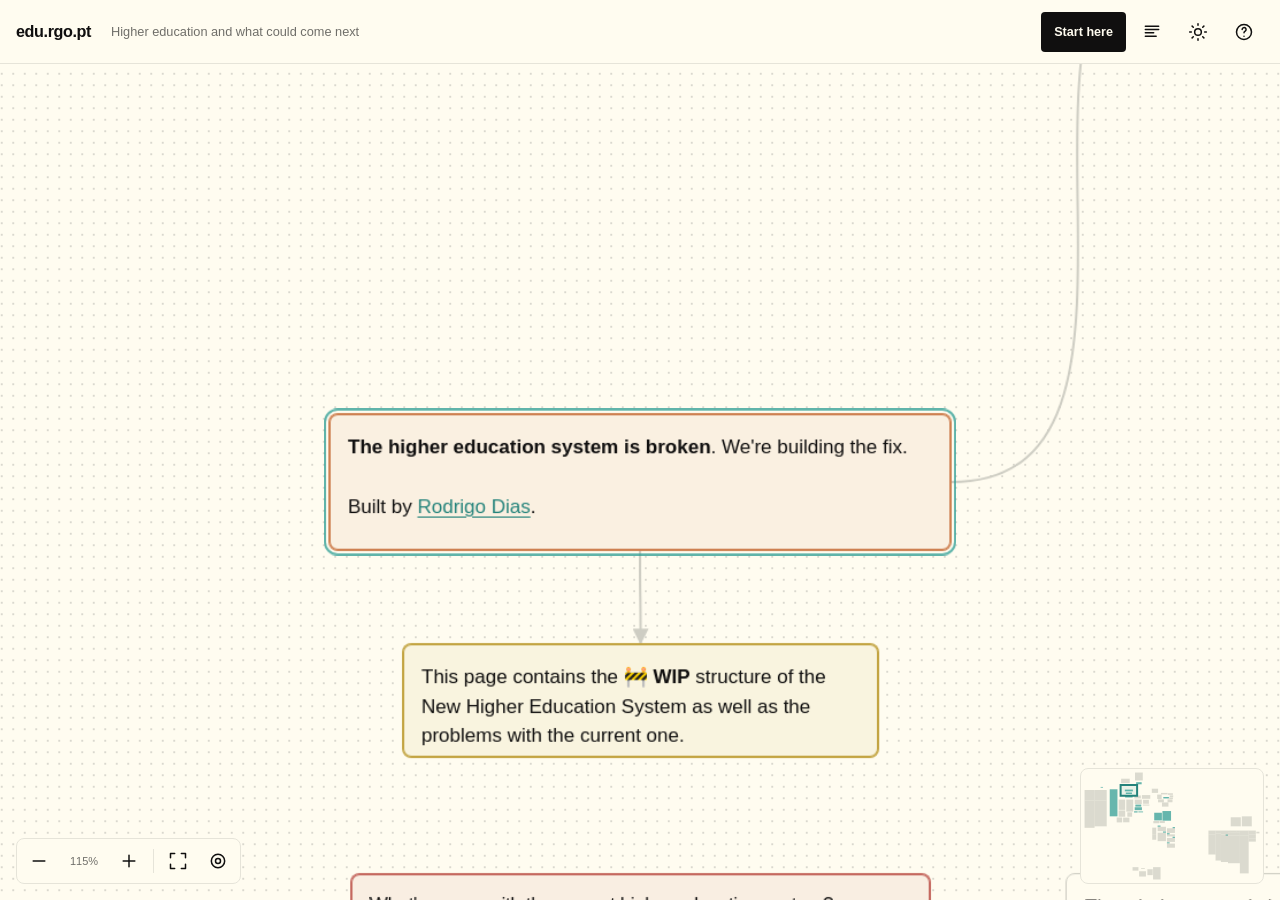
==== commit e71994d1: "Restore exported canvas and Flexoki theme" ====
--- a/public/index.html
+++ b/public/index.html
@@ -3,8 +3,8 @@
   <head>
     <meta charset="utf-8">
     <meta name="viewport" content="width=device-width, initial-scale=1, viewport-fit=cover">
-    <meta name="theme-color" content="#fcf2c7" media="(prefers-color-scheme: light)">
-    <meta name="theme-color" content="#282828" media="(prefers-color-scheme: dark)">
+    <meta name="theme-color" content="#fffcf0" media="(prefers-color-scheme: light)">
+    <meta name="theme-color" content="#100f0f" media="(prefers-color-scheme: dark)">
     <meta name="description" content="An evolving research map on why higher education falls short, what universities actually do, and what better learning systems could look like.">
     <title>edu.rgo.pt: A research map on higher education</title>
     <link rel="icon" href="site-lib/media/favicon.svg" type="image/svg+xml">
--- a/public/site-lib/styles/main-styles.css
+++ b/public/site-lib/styles/main-styles.css
@@ -8,24 +8,32 @@
 
 :root {
   color-scheme: light;
-  --bg: #fcf2c7;
-  --surface: #fcf2c7;
-  --surface-strong: #f2e6bd;
-  --surface-active: #ebd9b3;
-  --ink: #282828;
-  --ink-soft: #786c61;
-  --ink-faint: #a89a85;
-  --line: #ebdbb2;
-  --line-strong: #bdae93;
-  --primary: #d65d0e;
-  --primary-strong: #b6480b;
-  --accent: #d79921;
-  --focus: #d65d0e;
-  --scrim: rgb(40 40 40 / 0.42);
-  --canvas-dot: #d5c4a1;
-  --callout-default: 43 111 114;
-  --callout-warning: 182 72 11;
-  --callout-quote: 105 105 105;
+  --bg: #fffcf0;
+  --surface: #fffcf0;
+  --surface-strong: #f2f0e5;
+  --surface-active: rgb(16 15 15 / 0.05);
+  --ink: #100f0f;
+  --ink-soft: #6f6e69;
+  --ink-faint: #b7b5ac;
+  --line: #e6e4d9;
+  --line-hover: #dad8ce;
+  --line-strong: #cecdc3;
+  --primary: hsl(175 57% 39%);
+  --primary-strong: #24837b;
+  --accent: #ad8301;
+  --focus: hsl(175 57% 39%);
+  --scrim: rgb(16 15 15 / 0.42);
+  --canvas-dot: #dad8ce;
+  --canvas-red: #af3029;
+  --canvas-orange: #bc5215;
+  --canvas-yellow: #ad8301;
+  --canvas-green: #66800b;
+  --canvas-cyan: #24837b;
+  --canvas-purple: #5e409d;
+  --callout-default: 32 94 166;
+  --callout-warning: 188 82 21;
+  --callout-quote: 158 158 158;
+  --highlight: rgb(247 209 61 / 0.3);
   --topbar-height: 64px;
   --radius-s: 4px;
   --radius-m: 8px;
@@ -38,24 +46,32 @@
 
 :root[data-theme="dark"] {
   color-scheme: dark;
-  --bg: #282828;
-  --surface: #282828;
-  --surface-strong: #1e2021;
-  --surface-active: #3e393780;
-  --ink: #fbf1c7;
-  --ink-soft: #bdae93;
-  --ink-faint: #7c6f64;
-  --line: #3c3836;
-  --line-strong: #665c54;
-  --primary: #d65d0e;
-  --primary-strong: #fe8019;
-  --accent: #d79921;
-  --focus: #fe8019;
-  --scrim: rgb(30 32 33 / 0.72);
-  --canvas-dot: #504945;
-  --callout-default: 131 165 152;
-  --callout-warning: 254 128 25;
+  --bg: #100f0f;
+  --surface: #100f0f;
+  --surface-strong: #1c1b1a;
+  --surface-active: rgb(254 252 240 / 0.05);
+  --ink: #cecdc3;
+  --ink-soft: #878580;
+  --ink-faint: #575653;
+  --line: #282726;
+  --line-hover: #343331;
+  --line-strong: #403e3c;
+  --primary: hsl(175 49% 51%);
+  --primary-strong: #3aa99f;
+  --accent: #d0a215;
+  --focus: hsl(175 49% 51%);
+  --scrim: rgb(16 15 15 / 0.72);
+  --canvas-dot: #343331;
+  --canvas-red: #d14d41;
+  --canvas-orange: #da702c;
+  --canvas-yellow: #d0a215;
+  --canvas-green: #879a39;
+  --canvas-cyan: #3aa99f;
+  --canvas-purple: #8b7ec8;
+  --callout-default: 67 133 190;
+  --callout-warning: 218 112 44;
   --callout-quote: 158 158 158;
+  --highlight: rgb(213 159 17 / 0.3);
 }
 
 * {
@@ -316,7 +332,7 @@
 }
 
 .canvas-node:hover {
-  border-color: var(--ink-faint);
+  border-color: var(--line-hover);
 }
 
 .canvas-node.is-selected {
@@ -459,7 +475,7 @@
 
 .markdown mark {
   padding: 0;
-  background: rgb(215 153 33 / 0.4);
+  background: var(--highlight);
   color: inherit;
 }
 
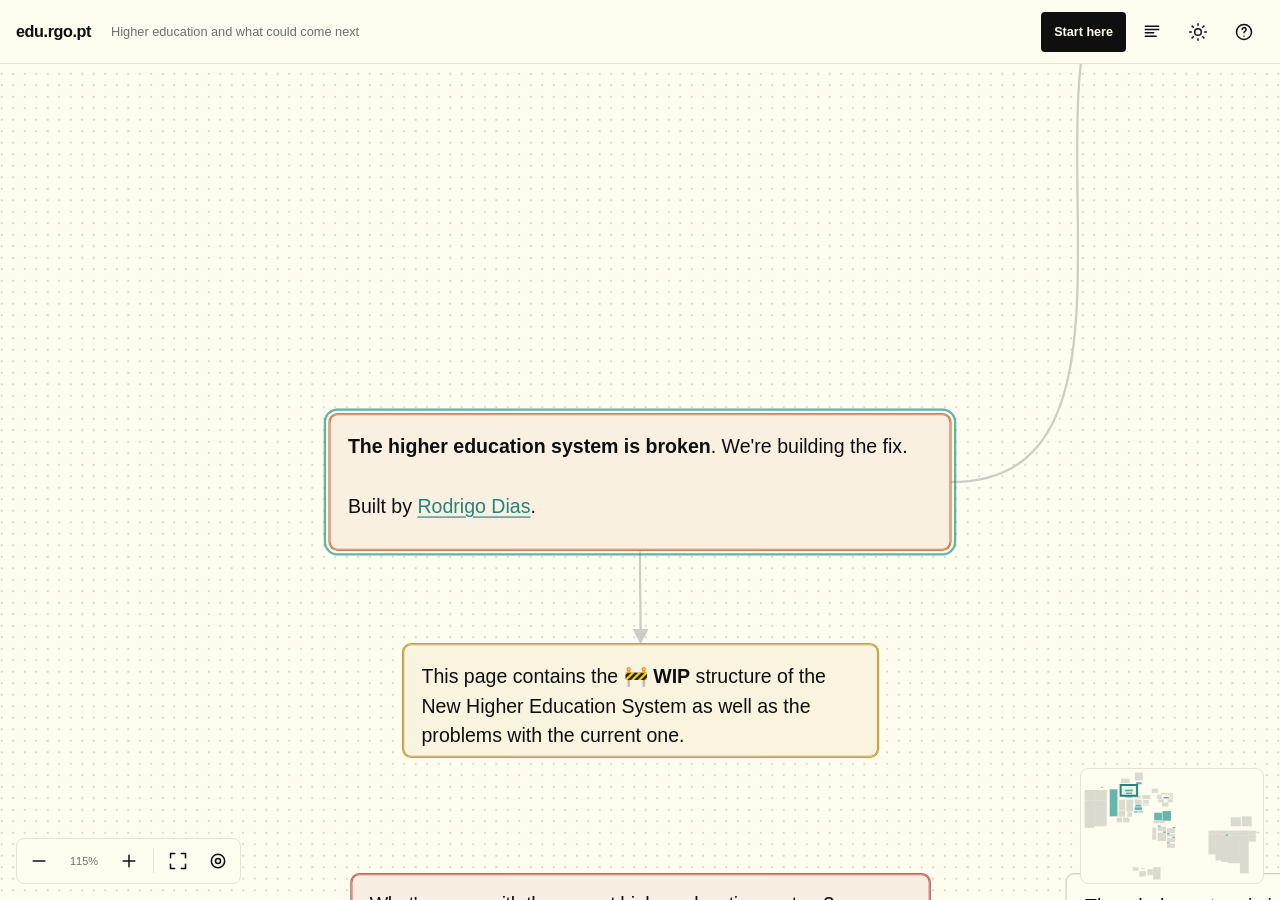
==== commit 137e67b2: "Fix mobile canvas gestures and rendering" ====
--- a/public/index.html
+++ b/public/index.html
@@ -78,7 +78,7 @@
             </button>
           </nav>
 
-          <button id="minimap" class="minimap" type="button" aria-label="Map overview. Click to move around the canvas.">
+          <button id="minimap" class="minimap" type="button" aria-label="Map overview. Drag or tap to move around the canvas. Press Enter to fit the entire map.">
             <svg id="minimap-svg" aria-hidden="true"></svg>
           </button>
         </div>
--- a/public/site-lib/styles/main-styles.css
+++ b/public/site-lib/styles/main-styles.css
@@ -271,6 +271,10 @@
   overscroll-behavior: none;
 }
 
+.canvas-viewport.is-grid-hidden {
+  background-image: none;
+}
+
 .canvas-viewport.is-panning {
   cursor: grabbing;
   user-select: none;
@@ -283,7 +287,13 @@
   width: 1px;
   height: 1px;
   transform-origin: 0 0;
-  will-change: transform;
+}
+
+.canvas-world,
+.canvas-nodes,
+.canvas-node,
+.node-body {
+  touch-action: none;
 }
 
 .canvas-edges,
@@ -768,7 +778,13 @@
   border: 1px solid var(--line);
   border-radius: var(--radius-m);
   background: var(--bg);
-  cursor: crosshair;
+  touch-action: none;
+  cursor: grab;
+  user-select: none;
+}
+
+.minimap.is-dragging {
+  cursor: grabbing;
 }
 
 .minimap:hover {
